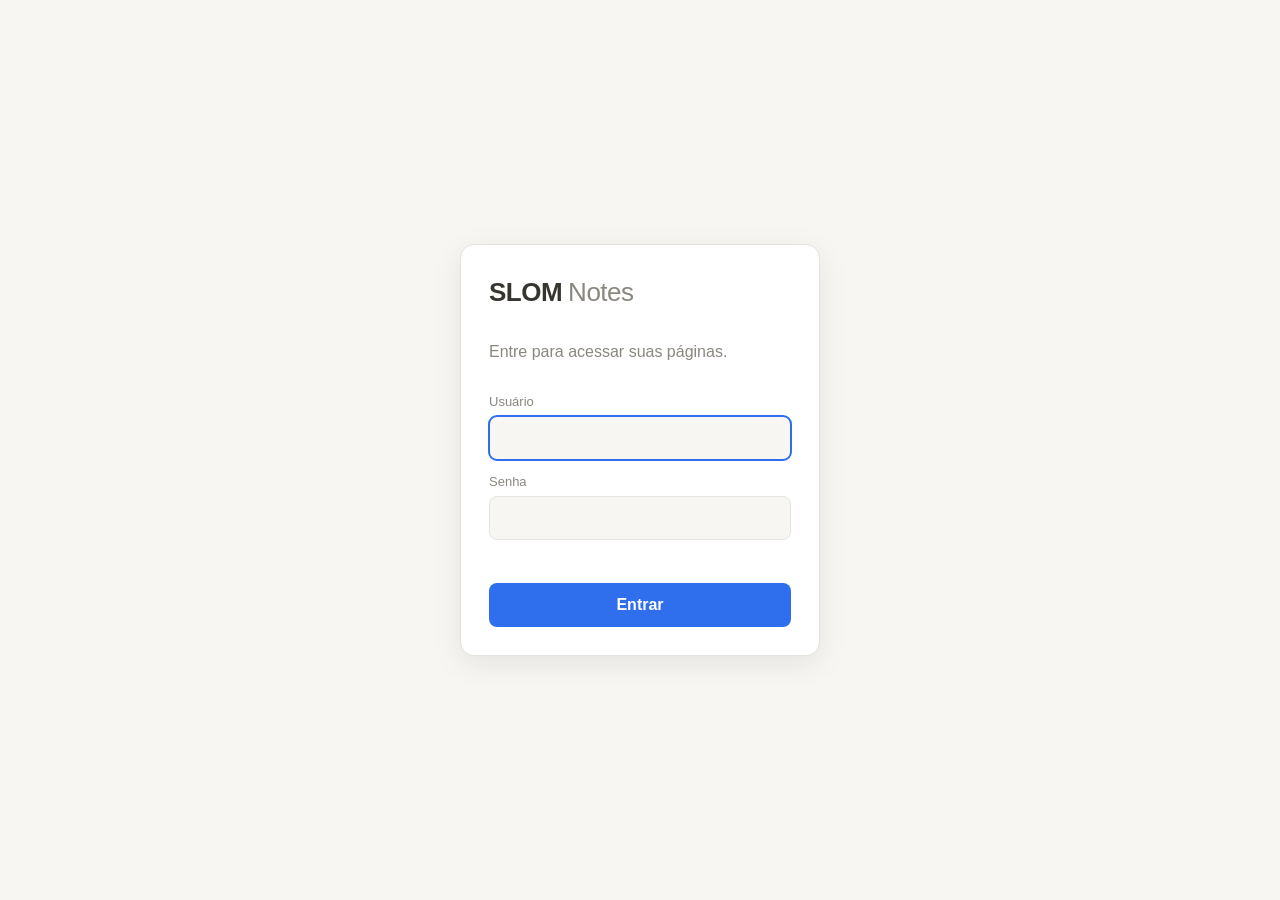
==== index.html @ 47373ade "Adiciona interface SLOM Notes: login, paginas aninhadas e editor de blocos Co-Authored-By: Claude So" ====
<!doctype html>
<html lang="pt-BR">
<head>
<meta charset="utf-8">
<meta name="viewport" content="width=device-width,initial-scale=1">
<title>SLOM Notes</title>
<meta name="robots" content="noindex">
<link rel="icon" href="data:image/svg+xml,%3Csvg xmlns='http://www.w3.org/2000/svg' viewBox='0 0 32 32'%3E%3Crect width='32' height='32' rx='7' fill='%232f6fed'/%3E%3Ctext x='16' y='22' font-size='17' font-family='sans-serif' font-weight='700' text-anchor='middle' fill='white'%3ES%3C/text%3E%3C/svg%3E">
<link rel="stylesheet" href="assets/app.css">
</head>
<body>
<div id="auth" class="auth" hidden>
  <form id="authForm" class="auth-card" autocomplete="on">
    <div class="brand">SLOM<span>Notes</span></div>
    <p id="authMsg" class="muted"></p>
    <label id="nameRow" hidden>Nome<input id="aName" autocomplete="name"></label>
    <label>Usuário<input id="aUser" required autocomplete="username" autocapitalize="none"></label>
    <label>Senha<input id="aPass" type="password" required autocomplete="current-password"></label>
    <label id="pass2Row" hidden>Confirmar senha<input id="aPass2" type="password" autocomplete="new-password"></label>
    <div id="authErr" class="err" role="alert"></div>
    <button class="btn primary" id="authBtn">Entrar</button>
  </form>
</div>

<div id="app" class="app" hidden>
  <aside id="side" class="side">
    <div class="side-head">
      <b id="meName"></b>
      <button class="icon" id="newRoot" title="Nova página">＋</button>
    </div>
    <input id="search" class="search" placeholder="Buscar páginas…" type="search">
    <nav id="tree" class="tree"></nav>
    <div class="side-foot">
      <button class="link" id="trashBtn">🗑 Lixeira</button>
      <button class="link" id="usersBtn" hidden>👥 Usuários</button>
      <button class="link" id="pwBtn">🔑 Alterar senha</button>
      <button class="link" id="themeBtn">◐ Tema</button>
      <button class="link" id="logoutBtn">⎋ Sair</button>
    </div>
  </aside>
  <div id="scrim" class="scrim"></div>
  <main class="main">
    <header class="top">
      <button class="icon menu" id="menuBtn" aria-label="Menu">☰</button>
      <div id="crumbs" class="crumbs"></div>
      <span id="status" class="status"></span>
    </header>
    <section id="view" class="view"></section>
  </main>
</div>

<div id="slash" class="slash" hidden></div>
<dialog id="dlg" class="dlg"></dialog>
<script src="assets/app.js"></script>
</body>
</html>
---- assets/app.css ----
:root{
  --bg:#fff;--bg2:#f7f6f3;--bg3:#efeeea;--fg:#37352f;--mut:#8a877f;--line:#e5e3dd;
  --acc:#2f6fed;--accfg:#fff;--err:#d44;--hov:rgba(55,53,47,.08);--code:#f1f0ec;
  --side:260px;
}
:root[data-theme=dark]{
  --bg:#191919;--bg2:#202020;--bg3:#2b2b2b;--fg:#e6e4df;--mut:#8f8d87;--line:#313131;
  --acc:#5b94ff;--accfg:#0b0b0b;--err:#ff7b7b;--hov:rgba(255,255,255,.08);--code:#262626;
}
*{box-sizing:border-box}
html,body{height:100%;margin:0}
body{background:var(--bg);color:var(--fg);font:16px/1.5 -apple-system,BlinkMacSystemFont,"Segoe UI",Roboto,sans-serif}
[hidden]{display:none!important}
button,input,textarea{font:inherit;color:inherit}
button{cursor:pointer;background:none;border:0}
.muted{color:var(--mut)}
.err{color:var(--err);min-height:1.3em;font-size:14px}

/* login */
.auth{min-height:100%;display:grid;place-items:center;padding:16px;background:var(--bg2)}
.auth-card{width:100%;max-width:360px;background:var(--bg);border:1px solid var(--line);border-radius:14px;padding:28px;display:grid;gap:12px;box-shadow:0 8px 30px rgba(0,0,0,.08)}
.brand{font-size:26px;font-weight:800;letter-spacing:-.5px}
.brand span{font-weight:400;color:var(--mut);margin-left:6px}
label{display:grid;gap:4px;font-size:13px;color:var(--mut)}
label input,.dlg input{background:var(--bg2);border:1px solid var(--line);border-radius:8px;padding:10px 12px;color:var(--fg);font-size:15px}
label input:focus,.dlg input:focus,.search:focus{outline:2px solid var(--acc);outline-offset:-1px}
.btn{padding:10px 14px;border-radius:8px;background:var(--bg3);font-weight:600}
.btn.primary{background:var(--acc);color:var(--accfg)}
.btn:disabled{opacity:.6;cursor:wait}

/* layout */
.app{display:grid;grid-template-columns:var(--side) 1fr;height:100%}
.side{background:var(--bg2);border-right:1px solid var(--line);display:flex;flex-direction:column;min-height:0}
.side-head{display:flex;align-items:center;justify-content:space-between;padding:14px 14px 6px}
.icon{width:30px;height:30px;border-radius:6px;font-size:18px;line-height:1}
.icon:hover,.link:hover,.row:hover{background:var(--hov)}
.search{margin:6px 12px;padding:7px 10px;border-radius:8px;border:1px solid var(--line);background:var(--bg);font-size:14px}
.tree{flex:1;overflow:auto;padding:4px 8px}
.row{display:flex;align-items:center;gap:2px;padding:3px 4px;border-radius:6px;font-size:14.5px;cursor:pointer;user-select:none}
.row.on{background:var(--hov);font-weight:600}
.row.over{outline:2px dashed var(--acc)}
.row .tw{width:20px;height:20px;border-radius:4px;color:var(--mut);font-size:11px;flex:none}
.row .tw:hover{background:var(--hov)}
.row .ic{flex:none;width:20px;text-align:center}
.row .tt{flex:1;overflow:hidden;text-overflow:ellipsis;white-space:nowrap;padding:2px 4px}
.row .acts{display:none;gap:0}
.row:hover .acts{display:flex}
.row .acts button{width:22px;height:22px;border-radius:4px;color:var(--mut)}
.row .acts button:hover{background:var(--hov);color:var(--fg)}
.side-foot{border-top:1px solid var(--line);padding:6px 8px;display:grid}
.link{text-align:left;padding:6px 8px;border-radius:6px;font-size:14px;color:var(--mut)}
.main{display:flex;flex-direction:column;min-width:0;height:100%}
.top{display:flex;align-items:center;gap:8px;padding:8px 14px;min-height:46px}
.menu{display:none}
.crumbs{flex:1;font-size:14px;color:var(--mut);overflow:hidden;white-space:nowrap;text-overflow:ellipsis}
.crumbs a{cursor:pointer}.crumbs a:hover{color:var(--fg)}
.status{font-size:12.5px;color:var(--mut)}
.view{flex:1;overflow:auto;padding:0 clamp(16px,8vw,96px) 40vh}
.doc{max-width:820px;margin:0 auto}
.page-ic{font-size:64px;line-height:1;margin:28px 0 4px;cursor:pointer;width:max-content;border-radius:8px;padding:0 4px}
.page-ic:hover{background:var(--hov)}
.page-ic.empty{font-size:15px;color:var(--mut);margin-top:34px;opacity:0}
.doc:hover .page-ic.empty{opacity:1}
.title{width:100%;border:0;background:none;outline:0;font-size:40px;font-weight:800;letter-spacing:-.8px;padding:4px 0 12px;line-height:1.2}
.title::placeholder{color:var(--line)}
.empty-view{margin:18vh auto 0;text-align:center;color:var(--mut)}
.empty-view h2{color:var(--fg)}

/* blocos */
.block{display:flex;align-items:flex-start;gap:6px;position:relative;padding:2px 0}
.txt{flex:1;min-width:0;outline:0;white-space:pre-wrap;word-break:break-word;padding:2px 0;min-height:1.5em}
.txt:empty::before{content:attr(data-ph);color:var(--mut);opacity:0;pointer-events:none}
.block:focus-within .txt:empty::before{opacity:.6}
.t-h1 .txt{font-size:30px;font-weight:800;line-height:1.25;margin-top:22px}
.t-h2 .txt{font-size:24px;font-weight:700;line-height:1.3;margin-top:16px}
.t-h3 .txt{font-size:19px;font-weight:700;margin-top:10px}
.t-quote .txt{border-left:3px solid var(--fg);padding-left:14px;margin-left:2px}
.t-callout{background:var(--bg2);border-radius:8px;padding:12px 14px;margin:4px 0}
.t-callout::before{content:"💡"}
.t-ul::before,.t-ol::before{content:"•";width:22px;text-align:center;flex:none;padding-top:2px}
.t-ol::before{content:attr(data-n) ".";color:var(--fg)}
.t-todo input{margin:7px 4px 0 2px;width:17px;height:17px;flex:none;accent-color:var(--acc);cursor:pointer}
.t-todo.done .txt{color:var(--mut);text-decoration:line-through}
.t-hr hr{flex:1;border:0;border-top:1px solid var(--line);margin:12px 0}
.t-code textarea{flex:1;background:var(--code);border:0;border-radius:8px;padding:12px 14px;font:13.5px/1.55 ui-monospace,Consolas,monospace;resize:none;outline:0;overflow:hidden;min-height:48px}
.hint{margin-top:18px;color:var(--mut);font-size:13px;cursor:text;padding:6px 0}

/* menu / */
.slash{position:fixed;z-index:20;width:250px;max-height:300px;overflow:auto;background:var(--bg);border:1px solid var(--line);border-radius:10px;box-shadow:0 8px 30px rgba(0,0,0,.18);padding:4px}
.slash button{display:flex;gap:10px;align-items:center;width:100%;text-align:left;padding:7px 10px;border-radius:6px;font-size:14px}
.slash button small{color:var(--mut);display:block;font-size:12px}
.slash button.on,.slash button:hover{background:var(--hov)}
.slash .g{width:34px;height:34px;display:grid;place-items:center;border:1px solid var(--line);border-radius:6px;font-weight:700;flex:none}

/* lixeira / dialog */
.list{display:grid;gap:6px;margin-top:16px}
.item{display:flex;align-items:center;gap:8px;padding:8px 10px;border:1px solid var(--line);border-radius:8px}
.item span{flex:1;overflow:hidden;text-overflow:ellipsis;white-space:nowrap}
.dlg{border:1px solid var(--line);border-radius:14px;background:var(--bg);color:var(--fg);padding:22px;width:min(92vw,400px)}
.dlg::backdrop{background:rgba(0,0,0,.45)}
.dlg form{display:grid;gap:10px}
.dlg h3{margin:0 0 4px}
.dlg input{width:100%}
.dlg .row2{display:flex;gap:8px;justify-content:flex-end;margin-top:6px}
.scrim{display:none}

@media(max-width:760px){
  .app{grid-template-columns:1fr}
  .side{position:fixed;inset:0 auto 0 0;width:min(84vw,300px);z-index:30;transform:translateX(-100%);transition:transform .2s}
  .app.open .side{transform:none}
  .app.open .scrim{display:block;position:fixed;inset:0;background:rgba(0,0,0,.4);z-index:25}
  .menu{display:block}
  .title{font-size:30px}
  .row .acts{display:flex}
}
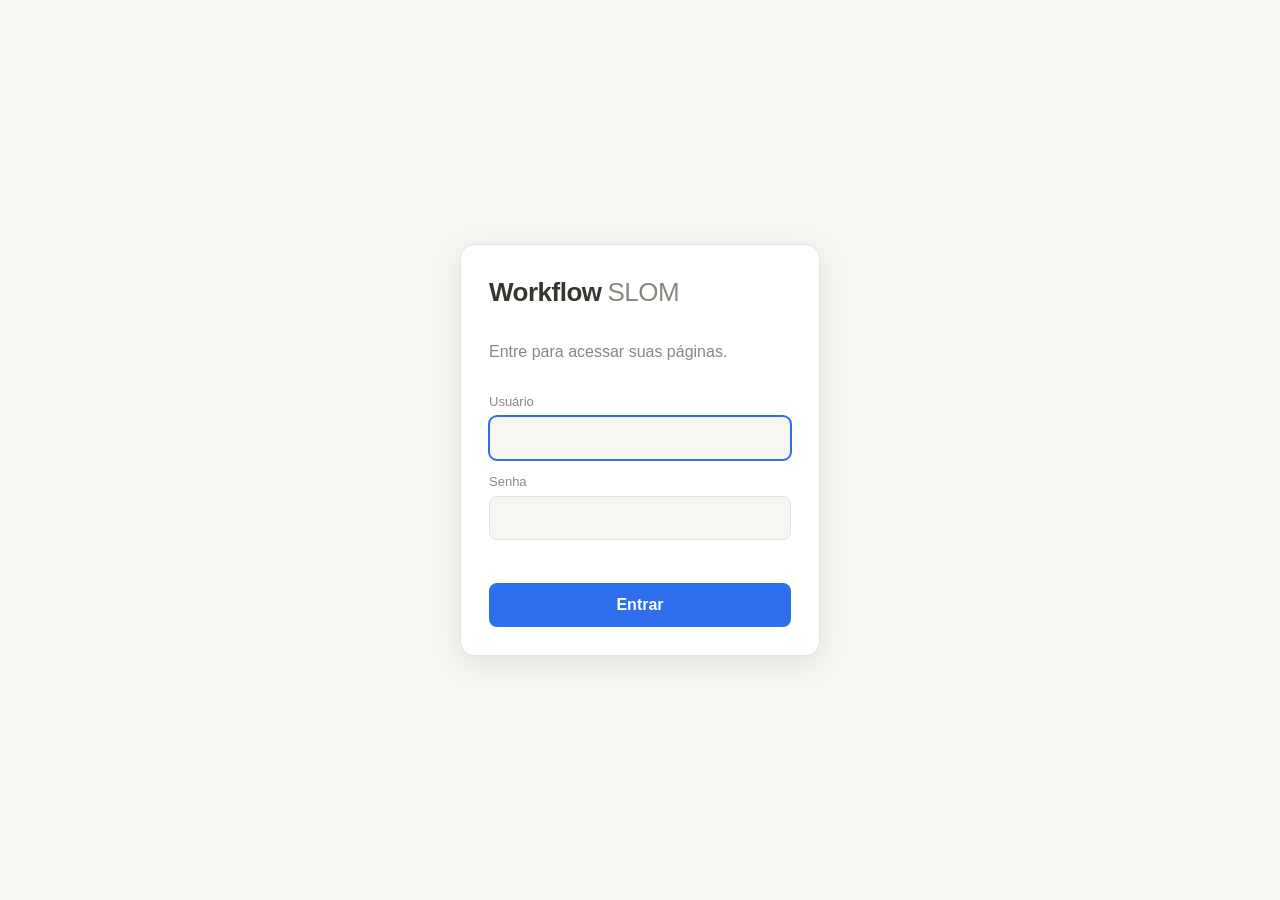
==== commit 927a7d03: "Renomeia para Workflow SLOM; adiciona [[links]], backlinks e grafo de ideias Co-Authored-By: Claude " ====
--- a/index.html
+++ b/index.html
@@ -3,7 +3,7 @@
 <head>
 <meta charset="utf-8">
 <meta name="viewport" content="width=device-width,initial-scale=1">
-<title>SLOM Notes</title>
+<title>Workflow SLOM</title>
 <meta name="robots" content="noindex">
 <link rel="icon" href="data:image/svg+xml,%3Csvg xmlns='http://www.w3.org/2000/svg' viewBox='0 0 32 32'%3E%3Crect width='32' height='32' rx='7' fill='%232f6fed'/%3E%3Ctext x='16' y='22' font-size='17' font-family='sans-serif' font-weight='700' text-anchor='middle' fill='white'%3ES%3C/text%3E%3C/svg%3E">
 <link rel="stylesheet" href="assets/app.css">
@@ -11,7 +11,7 @@
 <body>
 <div id="auth" class="auth" hidden>
   <form id="authForm" class="auth-card" autocomplete="on">
-    <div class="brand">SLOM<span>Notes</span></div>
+    <div class="brand">Workflow<span>SLOM</span></div>
     <p id="authMsg" class="muted"></p>
     <label id="nameRow" hidden>Nome<input id="aName" autocomplete="name"></label>
     <label>Usuário<input id="aUser" required autocomplete="username" autocapitalize="none"></label>
@@ -25,12 +25,13 @@
 <div id="app" class="app" hidden>
   <aside id="side" class="side">
     <div class="side-head">
-      <b id="meName"></b>
+      <div class="who"><b>Workflow SLOM</b><small id="meName"></small></div>
       <button class="icon" id="newRoot" title="Nova página">＋</button>
     </div>
     <input id="search" class="search" placeholder="Buscar páginas…" type="search">
     <nav id="tree" class="tree"></nav>
     <div class="side-foot">
+      <button class="link" id="graphBtn">🕸 Grafo de ideias</button>
       <button class="link" id="trashBtn">🗑 Lixeira</button>
       <button class="link" id="usersBtn" hidden>👥 Usuários</button>
       <button class="link" id="pwBtn">🔑 Alterar senha</button>
--- a/assets/app.css
+++ b/assets/app.css
@@ -113,3 +113,22 @@
   .title{font-size:30px}
   .row .acts{display:flex}
 }
+
+.who{display:grid;line-height:1.25}.who small{color:var(--mut);font-size:12px}
+.wl{color:var(--acc);border-bottom:1px solid color-mix(in srgb,var(--acc) 45%,transparent);border-radius:2px}
+.wl.ghost{border-bottom-style:dashed;opacity:.8}
+.refs{margin-top:34px;display:grid;gap:14px;border-top:1px solid var(--line);padding-top:14px}
+.refs:empty{display:none}
+.refsec{display:flex;flex-wrap:wrap;gap:8px;align-items:center;font-size:14px}
+.refsec b{color:var(--mut);font-weight:600;width:100%;font-size:12.5px;text-transform:uppercase;letter-spacing:.04em}
+.chip{background:var(--bg2);border:1px solid var(--line);border-radius:999px;padding:4px 12px;font-size:14px}
+.chip:hover{border-color:var(--acc);color:var(--acc)}
+.view.flat{padding:0;overflow:hidden;position:relative}
+.graph{position:absolute;inset:0;background:radial-gradient(circle at 50% 40%,var(--bg2),var(--bg))}
+.graph canvas{display:block;touch-action:none;cursor:grab}
+.gtools{position:absolute;top:12px;right:14px;display:flex;gap:8px;align-items:center;flex-wrap:wrap;justify-content:flex-end}
+.gsearch{background:var(--bg);border:1px solid var(--line);border-radius:8px;padding:7px 10px;font-size:14px;width:170px}
+.gchk{display:flex;flex-direction:row;gap:6px;align-items:center;font-size:13px;color:var(--fg);background:var(--bg);border:1px solid var(--line);border-radius:8px;padding:6px 10px}
+.gtools .btn{padding:6px 12px;background:var(--bg);border:1px solid var(--line)}
+.glegend{position:absolute;left:14px;bottom:12px;font-size:12.5px;color:var(--mut);max-width:80%}
+.gempty{position:absolute;top:50%;left:50%;transform:translate(-50%,-50%);color:var(--mut);text-align:center;max-width:320px;pointer-events:none;margin-top:90px}
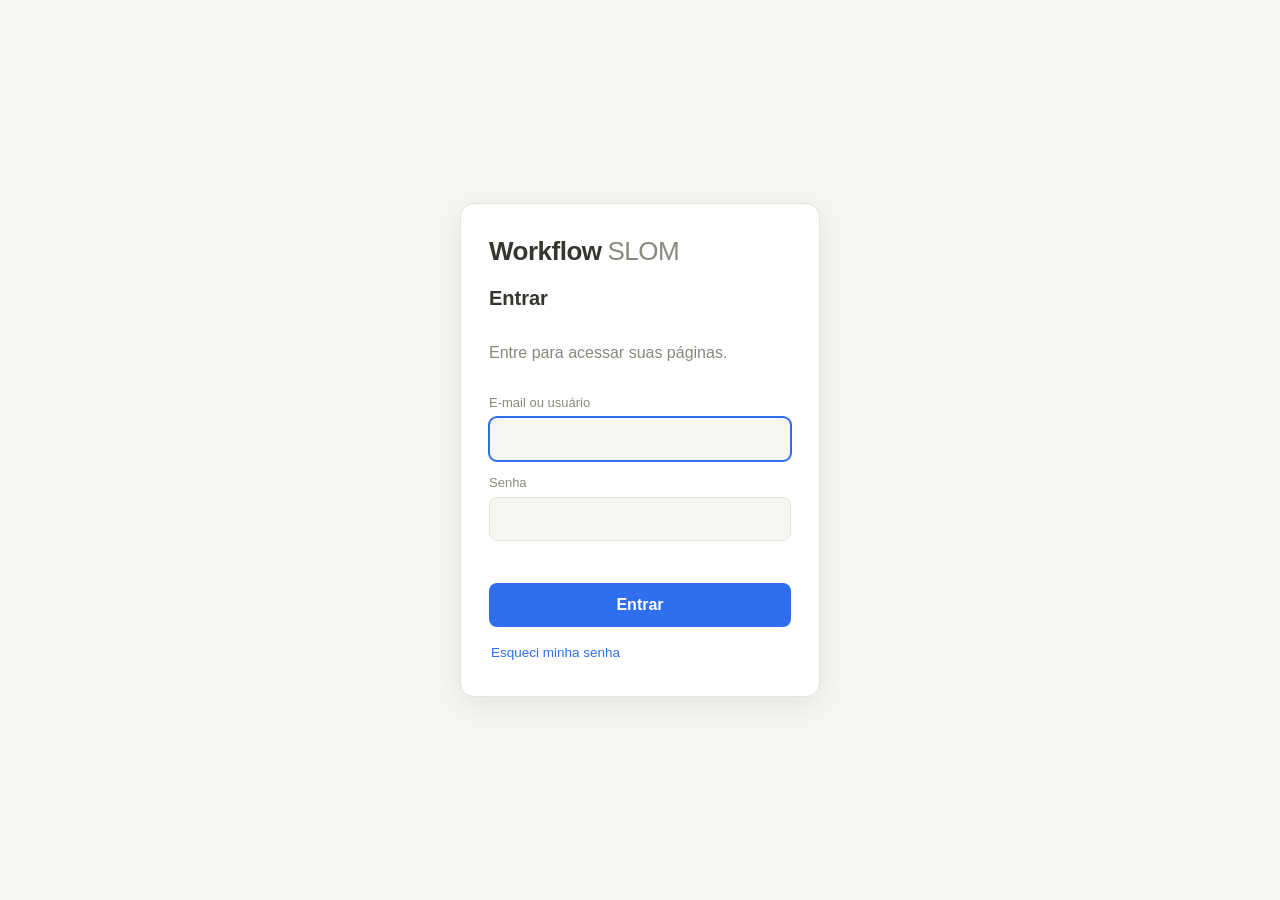
==== commit 2d50af1c: "Login por e-mail com confirmacao, recuperacao de senha e envio via slom@slomdev.com Co-Authored-By: " ====
--- a/index.html
+++ b/index.html
@@ -10,15 +10,21 @@
 </head>
 <body>
 <div id="auth" class="auth" hidden>
-  <form id="authForm" class="auth-card" autocomplete="on">
+  <form id="authForm" class="auth-card" novalidate>
     <div class="brand">Workflow<span>SLOM</span></div>
+    <h2 id="authTitle"></h2>
     <p id="authMsg" class="muted"></p>
-    <label id="nameRow" hidden>Nome<input id="aName" autocomplete="name"></label>
-    <label>Usuário<input id="aUser" required autocomplete="username" autocapitalize="none"></label>
-    <label>Senha<input id="aPass" type="password" required autocomplete="current-password"></label>
-    <label id="pass2Row" hidden>Confirmar senha<input id="aPass2" type="password" autocomplete="new-password"></label>
+    <label data-f="name" hidden>Nome<input id="aName" autocomplete="name" maxlength="80"></label>
+    <label data-f="email">E-mail<input id="aEmail" autocomplete="username" autocapitalize="none" spellcheck="false"></label>
+    <label data-f="pass">Senha<input id="aPass" type="password" autocomplete="current-password"></label>
+    <label data-f="pass2" hidden>Confirmar senha<input id="aPass2" type="password" autocomplete="new-password"></label>
     <div id="authErr" class="err" role="alert"></div>
-    <button class="btn primary" id="authBtn">Entrar</button>
+    <button class="btn primary" id="authBtn"></button>
+    <button type="button" class="btn" id="resendBtn" hidden>Reenviar e-mail de confirmação</button>
+    <div class="auth-links">
+      <button type="button" class="link" id="lnkForgot">Esqueci minha senha</button>
+      <button type="button" class="link" id="lnkSwitch"></button>
+    </div>
   </form>
 </div>
 
@@ -34,6 +40,7 @@
       <button class="link" id="graphBtn">🕸 Grafo de ideias</button>
       <button class="link" id="trashBtn">🗑 Lixeira</button>
       <button class="link" id="usersBtn" hidden>👥 Usuários</button>
+      <button class="link" id="mailBtn">✉ E-mail da conta</button>
       <button class="link" id="pwBtn">🔑 Alterar senha</button>
       <button class="link" id="themeBtn">◐ Tema</button>
       <button class="link" id="logoutBtn">⎋ Sair</button>
@@ -41,6 +48,7 @@
   </aside>
   <div id="scrim" class="scrim"></div>
   <main class="main">
+    <div id="banner" class="banner" hidden><span>Confirme seu e-mail para proteger a conta e poder recuperar a senha.</span><button class="btn" id="bannerBtn">Confirmar e-mail</button></div>
     <header class="top">
       <button class="icon menu" id="menuBtn" aria-label="Menu">☰</button>
       <div id="crumbs" class="crumbs"></div>
--- a/assets/app.css
+++ b/assets/app.css
@@ -132,3 +132,10 @@
 .gtools .btn{padding:6px 12px;background:var(--bg);border:1px solid var(--line)}
 .glegend{position:absolute;left:14px;bottom:12px;font-size:12.5px;color:var(--mut);max-width:80%}
 .gempty{position:absolute;top:50%;left:50%;transform:translate(-50%,-50%);color:var(--mut);text-align:center;max-width:320px;pointer-events:none;margin-top:90px}
+
+.auth-card h2{margin:0;font-size:20px}
+.auth-links{display:flex;justify-content:space-between;gap:8px;flex-wrap:wrap}
+.auth-links .link{padding:4px 2px;font-size:13.5px;color:var(--acc)}
+.auth-links .link:hover{background:none;text-decoration:underline}
+.banner{display:flex;gap:12px;align-items:center;justify-content:center;flex-wrap:wrap;background:color-mix(in srgb,var(--acc) 14%,var(--bg));border-bottom:1px solid var(--line);padding:8px 14px;font-size:14px}
+.banner .btn{padding:5px 12px;background:var(--acc);color:var(--accfg)}
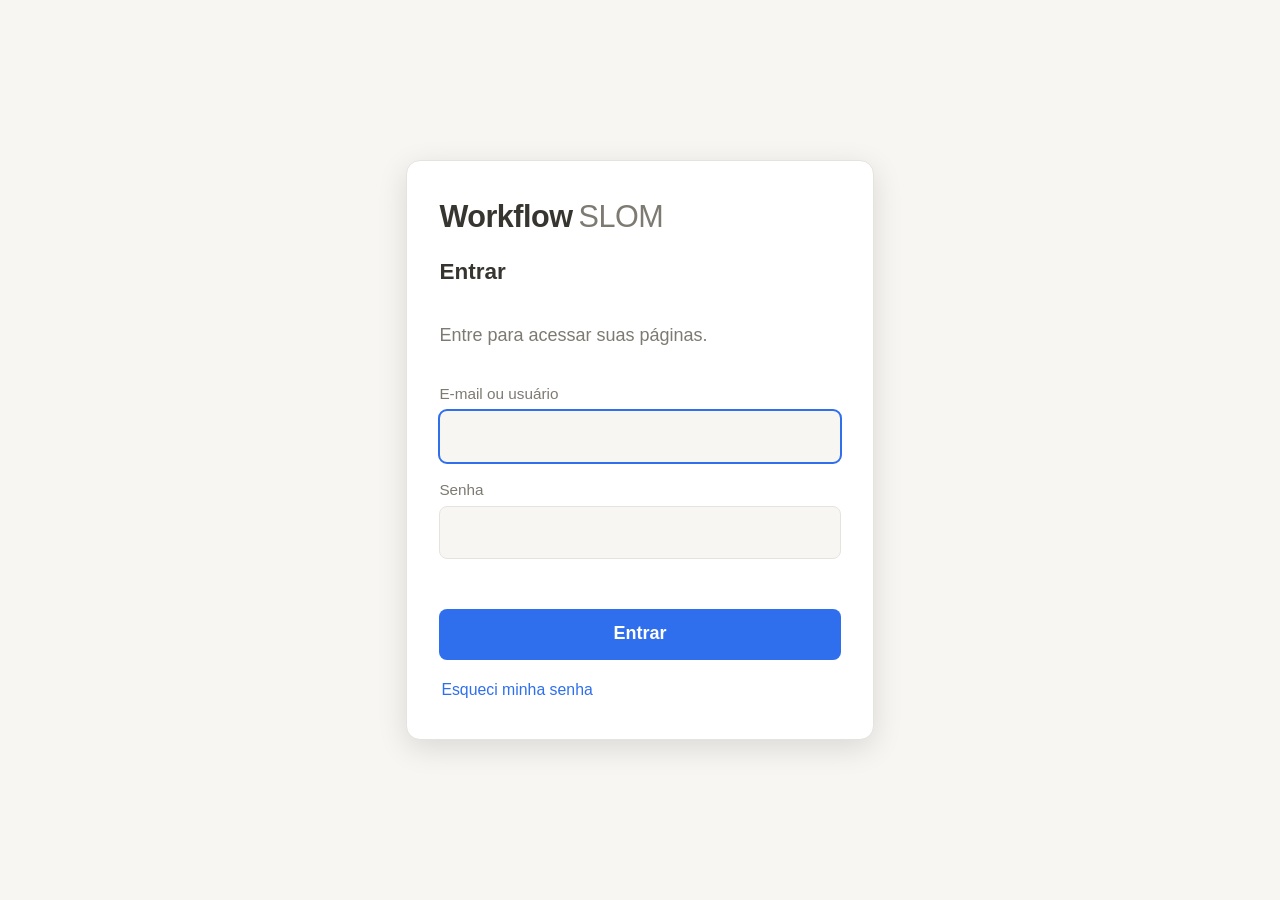
==== commit 06fb2480: "Menu retratil a direita com icones, 8 temas, letras maiores, lixeira com exclusao em 7 dias e troca " ====
--- a/index.html
+++ b/index.html
@@ -6,7 +6,7 @@
 <title>Workflow SLOM</title>
 <meta name="robots" content="noindex">
 <link rel="icon" href="data:image/svg+xml,%3Csvg xmlns='http://www.w3.org/2000/svg' viewBox='0 0 32 32'%3E%3Crect width='32' height='32' rx='7' fill='%232f6fed'/%3E%3Ctext x='16' y='22' font-size='17' font-family='sans-serif' font-weight='700' text-anchor='middle' fill='white'%3ES%3C/text%3E%3C/svg%3E">
-<link rel="stylesheet" href="assets/app.css">
+<link rel="stylesheet" href="assets/app.css?v=4">
 </head>
 <body>
 <div id="auth" class="auth" hidden>
@@ -29,37 +29,41 @@
 </div>
 
 <div id="app" class="app" hidden>
-  <aside id="side" class="side">
-    <div class="side-head">
-      <div class="who"><b>Workflow SLOM</b><small id="meName"></small></div>
-      <button class="icon" id="newRoot" title="Nova página">＋</button>
-    </div>
-    <input id="search" class="search" placeholder="Buscar páginas…" type="search">
-    <nav id="tree" class="tree"></nav>
-    <div class="side-foot">
-      <button class="link" id="graphBtn">🕸 Grafo de ideias</button>
-      <button class="link" id="trashBtn">🗑 Lixeira</button>
-      <button class="link" id="usersBtn" hidden>👥 Usuários</button>
-      <button class="link" id="mailBtn">✉ E-mail da conta</button>
-      <button class="link" id="pwBtn">🔑 Alterar senha</button>
-      <button class="link" id="themeBtn">◐ Tema</button>
-      <button class="link" id="logoutBtn">⎋ Sair</button>
-    </div>
-  </aside>
-  <div id="scrim" class="scrim"></div>
   <main class="main">
     <div id="banner" class="banner" hidden><span>Confirme seu e-mail para proteger a conta e poder recuperar a senha.</span><button class="btn" id="bannerBtn">Confirmar e-mail</button></div>
     <header class="top">
-      <button class="icon menu" id="menuBtn" aria-label="Menu">☰</button>
       <div id="crumbs" class="crumbs"></div>
       <span id="status" class="status"></span>
+      <button class="icon menu" id="menuBtn" aria-label="Abrir menu" data-i="menu"></button>
     </header>
     <section id="view" class="view"></section>
   </main>
+  <div id="scrim" class="scrim"></div>
+  <aside id="side" class="side" aria-label="Menu">
+    <div class="side-head">
+      <button class="icon" id="collapseBtn" aria-label="Recolher menu"></button>
+      <div class="who"><b>Workflow SLOM</b><small id="meName"></small></div>
+    </div>
+    <div class="side-actions">
+      <button class="nav primary" id="newRoot" title="Nova página"><i data-i="plus"></i><span>Nova página</span></button>
+      <button class="nav" id="searchBtn" title="Buscar"><i data-i="search"></i><span>Buscar</span></button>
+      <button class="nav" id="graphBtn" title="Grafo de ideias"><i data-i="graph"></i><span>Grafo de ideias</span></button>
+    </div>
+    <input id="search" class="search" placeholder="Buscar páginas…" type="search" aria-label="Buscar páginas">
+    <nav id="tree" class="tree"></nav>
+    <div class="side-foot">
+      <button class="nav" id="trashBtn" title="Lixeira"><i data-i="trash"></i><span>Lixeira</span></button>
+      <button class="nav" id="usersBtn" title="Usuários" hidden><i data-i="users"></i><span>Usuários</span></button>
+      <button class="nav" id="mailBtn" title="E-mail da conta"><i data-i="mail"></i><span>E-mail da conta</span></button>
+      <button class="nav" id="pwBtn" title="Alterar senha"><i data-i="key"></i><span>Alterar senha</span></button>
+      <button class="nav" id="themeBtn" title="Aparência"><i data-i="palette"></i><span>Aparência</span></button>
+      <button class="nav" id="logoutBtn" title="Sair"><i data-i="logout"></i><span>Sair</span></button>
+    </div>
+  </aside>
 </div>
 
 <div id="slash" class="slash" hidden></div>
 <dialog id="dlg" class="dlg"></dialog>
-<script src="assets/app.js"></script>
+<script src="assets/app.js?v=4"></script>
 </body>
 </html>
--- a/assets/app.css
+++ b/assets/app.css
@@ -1,141 +1,207 @@
-:root{
-  --bg:#fff;--bg2:#f7f6f3;--bg3:#efeeea;--fg:#37352f;--mut:#8a877f;--line:#e5e3dd;
+/* ===== Temas ===== */
+:root,:root[data-theme=light]{
+  --bg:#fff;--bg2:#f7f6f3;--bg3:#efeeea;--fg:#37352f;--mut:#7d7a72;--line:#e5e3dd;
   --acc:#2f6fed;--accfg:#fff;--err:#d44;--hov:rgba(55,53,47,.08);--code:#f1f0ec;
-  --side:260px;
 }
 :root[data-theme=dark]{
-  --bg:#191919;--bg2:#202020;--bg3:#2b2b2b;--fg:#e6e4df;--mut:#8f8d87;--line:#313131;
+  --bg:#191919;--bg2:#202020;--bg3:#2b2b2b;--fg:#e6e4df;--mut:#9a9892;--line:#313131;
   --acc:#5b94ff;--accfg:#0b0b0b;--err:#ff7b7b;--hov:rgba(255,255,255,.08);--code:#262626;
 }
+:root[data-theme=midnight]{
+  --bg:#0b1220;--bg2:#0f1a2e;--bg3:#17233a;--fg:#dbe6ff;--mut:#8aa0c6;--line:#1f2f4d;
+  --acc:#4da3ff;--accfg:#04101f;--err:#ff8585;--hov:rgba(120,160,255,.12);--code:#0d1730;
+}
+:root[data-theme=forest]{
+  --bg:#0f1a14;--bg2:#14221a;--bg3:#1c2f23;--fg:#dcefe2;--mut:#8fae9b;--line:#23382b;
+  --acc:#4cd08a;--accfg:#04170d;--err:#ff8585;--hov:rgba(120,230,160,.1);--code:#12211a;
+}
+:root[data-theme=sunset]{
+  --bg:#1a1210;--bg2:#231815;--bg3:#2f201c;--fg:#f5e6df;--mut:#bb9d91;--line:#3a2823;
+  --acc:#ff8a4c;--accfg:#1a0c05;--err:#ff8585;--hov:rgba(255,160,110,.12);--code:#20150f;
+}
+:root[data-theme=paper]{
+  --bg:#f6f0e3;--bg2:#efe7d4;--bg3:#e6dcc4;--fg:#3b3226;--mut:#85775f;--line:#ddd1b8;
+  --acc:#b5651d;--accfg:#fff;--err:#c0392b;--hov:rgba(59,50,38,.09);--code:#ece3cf;
+}
+:root[data-theme=rose]{
+  --bg:#fff7f9;--bg2:#ffeef2;--bg3:#ffe0e8;--fg:#43303a;--mut:#94717f;--line:#f4d3dc;
+  --acc:#e0457b;--accfg:#fff;--err:#c62828;--hov:rgba(67,48,58,.08);--code:#ffeaf0;
+}
+:root[data-theme=amethyst]{
+  --bg:#17121f;--bg2:#1e1729;--bg3:#2a2038;--fg:#ece4f7;--mut:#a899c0;--line:#30263f;
+  --acc:#b388ff;--accfg:#120a1f;--err:#ff8585;--hov:rgba(190,150,255,.12);--code:#1c1526;
+}
+
+/* ===== Base ===== */
+:root{--fs:18px;--side:300px}
 *{box-sizing:border-box}
+html{font-size:var(--fs)}
 html,body{height:100%;margin:0}
-body{background:var(--bg);color:var(--fg);font:16px/1.5 -apple-system,BlinkMacSystemFont,"Segoe UI",Roboto,sans-serif}
+body{background:var(--bg);color:var(--fg);font:1rem/1.55 -apple-system,BlinkMacSystemFont,"Segoe UI",Roboto,sans-serif}
 [hidden]{display:none!important}
 button,input,textarea{font:inherit;color:inherit}
 button{cursor:pointer;background:none;border:0}
 .muted{color:var(--mut)}
-.err{color:var(--err);min-height:1.3em;font-size:14px}
-
-/* login */
+.err{color:var(--err);min-height:1.3em;font-size:.9rem}
+.ico{display:inline-flex}.ico svg,i[data-i] svg{display:block}
+i[data-i]{display:inline-flex;font-style:normal;flex:none}
+
+/* ===== Login ===== */
 .auth{min-height:100%;display:grid;place-items:center;padding:16px;background:var(--bg2)}
-.auth-card{width:100%;max-width:360px;background:var(--bg);border:1px solid var(--line);border-radius:14px;padding:28px;display:grid;gap:12px;box-shadow:0 8px 30px rgba(0,0,0,.08)}
-.brand{font-size:26px;font-weight:800;letter-spacing:-.5px}
+.auth-card{width:100%;max-width:26rem;background:var(--bg);border:1px solid var(--line);border-radius:14px;padding:1.8rem;display:grid;gap:.8rem;box-shadow:0 8px 30px rgba(0,0,0,.12)}
+.auth-card h2{margin:0;font-size:1.25rem}
+.brand{font-size:1.7rem;font-weight:800;letter-spacing:-.5px}
 .brand span{font-weight:400;color:var(--mut);margin-left:6px}
-label{display:grid;gap:4px;font-size:13px;color:var(--mut)}
-label input,.dlg input{background:var(--bg2);border:1px solid var(--line);border-radius:8px;padding:10px 12px;color:var(--fg);font-size:15px}
+label{display:grid;gap:4px;font-size:.85rem;color:var(--mut)}
+label input,.dlg input{background:var(--bg2);border:1px solid var(--line);border-radius:8px;padding:.65rem .8rem;color:var(--fg);font-size:1rem}
 label input:focus,.dlg input:focus,.search:focus{outline:2px solid var(--acc);outline-offset:-1px}
-.btn{padding:10px 14px;border-radius:8px;background:var(--bg3);font-weight:600}
+.btn{padding:.65rem .95rem;border-radius:8px;background:var(--bg3);font-weight:600}
 .btn.primary{background:var(--acc);color:var(--accfg)}
 .btn:disabled{opacity:.6;cursor:wait}
-
-/* layout */
-.app{display:grid;grid-template-columns:var(--side) 1fr;height:100%}
-.side{background:var(--bg2);border-right:1px solid var(--line);display:flex;flex-direction:column;min-height:0}
-.side-head{display:flex;align-items:center;justify-content:space-between;padding:14px 14px 6px}
-.icon{width:30px;height:30px;border-radius:6px;font-size:18px;line-height:1}
-.icon:hover,.link:hover,.row:hover{background:var(--hov)}
-.search{margin:6px 12px;padding:7px 10px;border-radius:8px;border:1px solid var(--line);background:var(--bg);font-size:14px}
-.tree{flex:1;overflow:auto;padding:4px 8px}
-.row{display:flex;align-items:center;gap:2px;padding:3px 4px;border-radius:6px;font-size:14.5px;cursor:pointer;user-select:none}
+.auth-links{display:flex;justify-content:space-between;gap:8px;flex-wrap:wrap}
+.auth-links .link{padding:4px 2px;font-size:.88rem;color:var(--acc)}
+.auth-links .link:hover{background:none;text-decoration:underline}
+.link{text-align:left;border-radius:6px}
+
+/* ===== Layout (menu a direita) ===== */
+.app{display:grid;grid-template-columns:minmax(0,1fr) var(--side);grid-template-rows:minmax(0,1fr);height:100%;transition:grid-template-columns .2s}
+.app.collapsed{--side:72px}
+.main{grid-column:1;grid-row:1;display:flex;flex-direction:column;min-width:0;height:100%}
+.side{grid-column:2;grid-row:1;height:100%;background:var(--bg2);border-left:1px solid var(--line);display:flex;flex-direction:column;min-height:0;overflow:hidden}
+.side-head{display:flex;align-items:center;gap:.6rem;padding:.8rem .8rem .4rem}
+.who{display:grid;line-height:1.25;min-width:0}
+.who b{white-space:nowrap}
+.who small{color:var(--mut);font-size:.8rem;overflow:hidden;text-overflow:ellipsis}
+.icon{width:2.2rem;height:2.2rem;border-radius:8px;display:grid;place-items:center;flex:none}
+.icon:hover,.nav:hover,.link:hover,.row:hover{background:var(--hov)}
+.side-actions,.side-foot{display:grid;gap:2px;padding:.4rem .6rem}
+.side-foot{border-top:1px solid var(--line);margin-top:auto;overflow-y:auto;flex:none}
+.nav{display:flex;align-items:center;gap:.8rem;width:100%;padding:.6rem .7rem;border-radius:8px;text-align:left;white-space:nowrap}
+.nav i svg{width:1.3rem;height:1.3rem;stroke-width:1.9}
+.nav.primary{background:var(--acc);color:var(--accfg);font-weight:600;margin-bottom:2px}
+.nav.primary:hover{background:var(--acc);filter:brightness(1.08)}
+.search{margin:.3rem .8rem;padding:.55rem .75rem;border-radius:8px;border:1px solid var(--line);background:var(--bg);font-size:.95rem}
+.tree{flex:1;overflow:auto;padding:.2rem .5rem}
+.row{display:flex;align-items:center;gap:2px;padding:.28rem .3rem;border-radius:6px;font-size:.95rem;cursor:pointer;user-select:none}
 .row.on{background:var(--hov);font-weight:600}
 .row.over{outline:2px dashed var(--acc)}
-.row .tw{width:20px;height:20px;border-radius:4px;color:var(--mut);font-size:11px;flex:none}
+.row .tw{width:1.35rem;height:1.35rem;border-radius:4px;color:var(--mut);flex:none;display:grid;place-items:center}
+.row .tw svg{width:.95rem;height:.95rem}
 .row .tw:hover{background:var(--hov)}
-.row .ic{flex:none;width:20px;text-align:center}
+.row .ic{flex:none;width:1.4rem;display:grid;place-items:center;color:var(--mut)}
+.row .ic svg{width:1.05rem;height:1.05rem}
 .row .tt{flex:1;overflow:hidden;text-overflow:ellipsis;white-space:nowrap;padding:2px 4px}
-.row .acts{display:none;gap:0}
+.row .acts{display:none}
 .row:hover .acts{display:flex}
-.row .acts button{width:22px;height:22px;border-radius:4px;color:var(--mut)}
+.row .acts button{width:1.5rem;height:1.5rem;border-radius:4px;color:var(--mut);display:grid;place-items:center}
+.row .acts button svg{width:1rem;height:1rem}
 .row .acts button:hover{background:var(--hov);color:var(--fg)}
-.side-foot{border-top:1px solid var(--line);padding:6px 8px;display:grid}
-.link{text-align:left;padding:6px 8px;border-radius:6px;font-size:14px;color:var(--mut)}
-.main{display:flex;flex-direction:column;min-width:0;height:100%}
-.top{display:flex;align-items:center;gap:8px;padding:8px 14px;min-height:46px}
+
+/* menu recolhido: so icones */
+.app.collapsed .who,.app.collapsed .nav span,.app.collapsed .search,.app.collapsed .tree{display:none}
+.app.collapsed .side-head{justify-content:center;padding-inline:0}
+.app.collapsed .nav{justify-content:center;padding-inline:0}
+.app.collapsed .side-actions,.app.collapsed .side-foot{padding-inline:.5rem}
+
+.top{display:flex;align-items:center;gap:.6rem;padding:.5rem 1rem;min-height:3rem}
 .menu{display:none}
-.crumbs{flex:1;font-size:14px;color:var(--mut);overflow:hidden;white-space:nowrap;text-overflow:ellipsis}
+.crumbs{flex:1;font-size:.9rem;color:var(--mut);overflow:hidden;white-space:nowrap;text-overflow:ellipsis}
 .crumbs a{cursor:pointer}.crumbs a:hover{color:var(--fg)}
-.status{font-size:12.5px;color:var(--mut)}
-.view{flex:1;overflow:auto;padding:0 clamp(16px,8vw,96px) 40vh}
-.doc{max-width:820px;margin:0 auto}
-.page-ic{font-size:64px;line-height:1;margin:28px 0 4px;cursor:pointer;width:max-content;border-radius:8px;padding:0 4px}
+.status{font-size:.8rem;color:var(--mut)}
+.view{flex:1;overflow:auto;padding:0 clamp(16px,7vw,96px) 40vh}
+.doc{max-width:52rem;margin:0 auto}
+.page-ic{font-size:4rem;line-height:1;margin:1.7rem 0 .25rem;cursor:pointer;width:max-content;border-radius:8px;padding:0 4px}
 .page-ic:hover{background:var(--hov)}
-.page-ic.empty{font-size:15px;color:var(--mut);margin-top:34px;opacity:0}
+.page-ic.empty{font-size:.95rem;color:var(--mut);margin-top:2rem;opacity:0}
 .doc:hover .page-ic.empty{opacity:1}
-.title{width:100%;border:0;background:none;outline:0;font-size:40px;font-weight:800;letter-spacing:-.8px;padding:4px 0 12px;line-height:1.2}
+.title{width:100%;border:0;background:none;outline:0;font-size:2.5rem;font-weight:800;letter-spacing:-.8px;padding:4px 0 .75rem;line-height:1.2}
 .title::placeholder{color:var(--line)}
 .empty-view{margin:18vh auto 0;text-align:center;color:var(--mut)}
 .empty-view h2{color:var(--fg)}
-
-/* blocos */
+.banner{display:flex;gap:12px;align-items:center;justify-content:center;flex-wrap:wrap;background:color-mix(in srgb,var(--acc) 14%,var(--bg));border-bottom:1px solid var(--line);padding:.5rem .9rem;font-size:.9rem}
+.banner .btn{padding:.3rem .8rem;background:var(--acc);color:var(--accfg)}
+
+/* ===== Blocos ===== */
 .block{display:flex;align-items:flex-start;gap:6px;position:relative;padding:2px 0}
-.txt{flex:1;min-width:0;outline:0;white-space:pre-wrap;word-break:break-word;padding:2px 0;min-height:1.5em}
+.txt{flex:1;min-width:0;outline:0;white-space:pre-wrap;word-break:break-word;padding:2px 0;min-height:1.55em}
 .txt:empty::before{content:attr(data-ph);color:var(--mut);opacity:0;pointer-events:none}
 .block:focus-within .txt:empty::before{opacity:.6}
-.t-h1 .txt{font-size:30px;font-weight:800;line-height:1.25;margin-top:22px}
-.t-h2 .txt{font-size:24px;font-weight:700;line-height:1.3;margin-top:16px}
-.t-h3 .txt{font-size:19px;font-weight:700;margin-top:10px}
+.t-h1 .txt{font-size:1.9rem;font-weight:800;line-height:1.25;margin-top:1.4rem}
+.t-h2 .txt{font-size:1.5rem;font-weight:700;line-height:1.3;margin-top:1rem}
+.t-h3 .txt{font-size:1.2rem;font-weight:700;margin-top:.6rem}
 .t-quote .txt{border-left:3px solid var(--fg);padding-left:14px;margin-left:2px}
-.t-callout{background:var(--bg2);border-radius:8px;padding:12px 14px;margin:4px 0}
+.t-callout{background:var(--bg2);border-radius:8px;padding:.75rem .9rem;margin:4px 0}
 .t-callout::before{content:"💡"}
-.t-ul::before,.t-ol::before{content:"•";width:22px;text-align:center;flex:none;padding-top:2px}
+.t-ul::before,.t-ol::before{content:"•";width:1.4rem;text-align:center;flex:none;padding-top:2px}
 .t-ol::before{content:attr(data-n) ".";color:var(--fg)}
-.t-todo input{margin:7px 4px 0 2px;width:17px;height:17px;flex:none;accent-color:var(--acc);cursor:pointer}
+.t-todo input{margin:.45rem 4px 0 2px;width:1.1rem;height:1.1rem;flex:none;accent-color:var(--acc);cursor:pointer}
 .t-todo.done .txt{color:var(--mut);text-decoration:line-through}
-.t-hr hr{flex:1;border:0;border-top:1px solid var(--line);margin:12px 0}
-.t-code textarea{flex:1;background:var(--code);border:0;border-radius:8px;padding:12px 14px;font:13.5px/1.55 ui-monospace,Consolas,monospace;resize:none;outline:0;overflow:hidden;min-height:48px}
-.hint{margin-top:18px;color:var(--mut);font-size:13px;cursor:text;padding:6px 0}
-
-/* menu / */
-.slash{position:fixed;z-index:20;width:250px;max-height:300px;overflow:auto;background:var(--bg);border:1px solid var(--line);border-radius:10px;box-shadow:0 8px 30px rgba(0,0,0,.18);padding:4px}
-.slash button{display:flex;gap:10px;align-items:center;width:100%;text-align:left;padding:7px 10px;border-radius:6px;font-size:14px}
-.slash button small{color:var(--mut);display:block;font-size:12px}
+.t-hr hr{flex:1;border:0;border-top:1px solid var(--line);margin:.75rem 0}
+.t-code textarea{flex:1;background:var(--code);border:0;border-radius:8px;padding:.75rem .9rem;font:.85rem/1.55 ui-monospace,Consolas,monospace;resize:none;outline:0;overflow:hidden;min-height:3rem}
+.hint{margin-top:1.1rem;color:var(--mut);font-size:.82rem;cursor:text;padding:6px 0}
+.wl{color:var(--acc);border-bottom:1px solid color-mix(in srgb,var(--acc) 45%,transparent);border-radius:2px}
+.wl.ghost{border-bottom-style:dashed;opacity:.8}
+.refs{margin-top:2.1rem;display:grid;gap:14px;border-top:1px solid var(--line);padding-top:14px}
+.refs:empty{display:none}
+.refsec{display:flex;flex-wrap:wrap;gap:8px;align-items:center;font-size:.9rem}
+.refsec b{color:var(--mut);font-weight:600;width:100%;font-size:.78rem;text-transform:uppercase;letter-spacing:.04em}
+.chip{background:var(--bg2);border:1px solid var(--line);border-radius:999px;padding:.25rem .8rem;font-size:.9rem}
+.chip:hover{border-color:var(--acc);color:var(--acc)}
+
+/* ===== Menu "/" e "[[" ===== */
+.slash{position:fixed;z-index:60;width:17rem;max-height:20rem;overflow:auto;background:var(--bg);border:1px solid var(--line);border-radius:10px;box-shadow:0 8px 30px rgba(0,0,0,.25);padding:4px}
+.slash button{display:flex;gap:10px;align-items:center;width:100%;text-align:left;padding:.45rem .6rem;border-radius:6px;font-size:.9rem}
+.slash button small{color:var(--mut);display:block;font-size:.75rem}
 .slash button.on,.slash button:hover{background:var(--hov)}
-.slash .g{width:34px;height:34px;display:grid;place-items:center;border:1px solid var(--line);border-radius:6px;font-weight:700;flex:none}
-
-/* lixeira / dialog */
-.list{display:grid;gap:6px;margin-top:16px}
-.item{display:flex;align-items:center;gap:8px;padding:8px 10px;border:1px solid var(--line);border-radius:8px}
+.slash .g{width:2.1rem;height:2.1rem;display:grid;place-items:center;border:1px solid var(--line);border-radius:6px;font-weight:700;flex:none}
+
+/* ===== Lixeira / dialogos ===== */
+.list{display:grid;gap:6px;margin-top:1rem}
+.item{display:flex;align-items:center;gap:8px;padding:.55rem .7rem;border:1px solid var(--line);border-radius:8px}
 .item span{flex:1;overflow:hidden;text-overflow:ellipsis;white-space:nowrap}
-.dlg{border:1px solid var(--line);border-radius:14px;background:var(--bg);color:var(--fg);padding:22px;width:min(92vw,400px)}
-.dlg::backdrop{background:rgba(0,0,0,.45)}
-.dlg form{display:grid;gap:10px}
+.item small{display:block;color:var(--mut);font-size:.78rem}
+.dlg{border:1px solid var(--line);border-radius:14px;background:var(--bg);color:var(--fg);padding:1.4rem;width:min(92vw,28rem)}
+.dlg::backdrop{background:rgba(0,0,0,.5)}
+.dlg form{display:grid;gap:.7rem}
 .dlg h3{margin:0 0 4px}
 .dlg input{width:100%}
 .dlg .row2{display:flex;gap:8px;justify-content:flex-end;margin-top:6px}
+.lbl{font-size:.8rem;color:var(--mut);text-transform:uppercase;letter-spacing:.05em;margin-top:.3rem}
+.themes{display:grid;grid-template-columns:repeat(4,1fr);gap:.5rem}
+.theme{display:grid;gap:.35rem;justify-items:center;padding:.5rem .2rem;border-radius:10px;border:2px solid transparent;font-size:.78rem}
+.theme:hover{background:var(--hov)}
+.theme.on{border-color:var(--acc)}
+.theme .sw{width:2.6rem;height:2.6rem;border-radius:50%;border:2px solid;display:flex;align-items:flex-end;justify-content:center;gap:3px;padding-bottom:.45rem}
+.theme .sw i{width:.55rem;height:.55rem;border-radius:50%;display:block}
+.seg{display:flex;border:1px solid var(--line);border-radius:10px;overflow:hidden}
+.seg button{flex:1;padding:.5rem .3rem;font-size:.9rem}
+.seg button+button{border-left:1px solid var(--line)}
+.seg button.on{background:var(--acc);color:var(--accfg);font-weight:600}
 .scrim{display:none}
 
-@media(max-width:760px){
-  .app{grid-template-columns:1fr}
-  .side{position:fixed;inset:0 auto 0 0;width:min(84vw,300px);z-index:30;transform:translateX(-100%);transition:transform .2s}
-  .app.open .side{transform:none}
-  .app.open .scrim{display:block;position:fixed;inset:0;background:rgba(0,0,0,.4);z-index:25}
-  .menu{display:block}
-  .title{font-size:30px}
-  .row .acts{display:flex}
-}
-
-.who{display:grid;line-height:1.25}.who small{color:var(--mut);font-size:12px}
-.wl{color:var(--acc);border-bottom:1px solid color-mix(in srgb,var(--acc) 45%,transparent);border-radius:2px}
-.wl.ghost{border-bottom-style:dashed;opacity:.8}
-.refs{margin-top:34px;display:grid;gap:14px;border-top:1px solid var(--line);padding-top:14px}
-.refs:empty{display:none}
-.refsec{display:flex;flex-wrap:wrap;gap:8px;align-items:center;font-size:14px}
-.refsec b{color:var(--mut);font-weight:600;width:100%;font-size:12.5px;text-transform:uppercase;letter-spacing:.04em}
-.chip{background:var(--bg2);border:1px solid var(--line);border-radius:999px;padding:4px 12px;font-size:14px}
-.chip:hover{border-color:var(--acc);color:var(--acc)}
+/* ===== Grafo ===== */
 .view.flat{padding:0;overflow:hidden;position:relative}
 .graph{position:absolute;inset:0;background:radial-gradient(circle at 50% 40%,var(--bg2),var(--bg))}
 .graph canvas{display:block;touch-action:none;cursor:grab}
-.gtools{position:absolute;top:12px;right:14px;display:flex;gap:8px;align-items:center;flex-wrap:wrap;justify-content:flex-end}
-.gsearch{background:var(--bg);border:1px solid var(--line);border-radius:8px;padding:7px 10px;font-size:14px;width:170px}
-.gchk{display:flex;flex-direction:row;gap:6px;align-items:center;font-size:13px;color:var(--fg);background:var(--bg);border:1px solid var(--line);border-radius:8px;padding:6px 10px}
-.gtools .btn{padding:6px 12px;background:var(--bg);border:1px solid var(--line)}
-.glegend{position:absolute;left:14px;bottom:12px;font-size:12.5px;color:var(--mut);max-width:80%}
-.gempty{position:absolute;top:50%;left:50%;transform:translate(-50%,-50%);color:var(--mut);text-align:center;max-width:320px;pointer-events:none;margin-top:90px}
-
-.auth-card h2{margin:0;font-size:20px}
-.auth-links{display:flex;justify-content:space-between;gap:8px;flex-wrap:wrap}
-.auth-links .link{padding:4px 2px;font-size:13.5px;color:var(--acc)}
-.auth-links .link:hover{background:none;text-decoration:underline}
-.banner{display:flex;gap:12px;align-items:center;justify-content:center;flex-wrap:wrap;background:color-mix(in srgb,var(--acc) 14%,var(--bg));border-bottom:1px solid var(--line);padding:8px 14px;font-size:14px}
-.banner .btn{padding:5px 12px;background:var(--acc);color:var(--accfg)}
+.gtools{position:absolute;top:12px;left:14px;display:flex;gap:8px;align-items:center;flex-wrap:wrap}
+.gsearch{background:var(--bg);border:1px solid var(--line);border-radius:8px;padding:.45rem .65rem;font-size:.9rem;width:11rem;color:var(--fg)}
+.gchk{display:flex;flex-direction:row;gap:6px;align-items:center;font-size:.85rem;color:var(--fg);background:var(--bg);border:1px solid var(--line);border-radius:8px;padding:.4rem .65rem}
+.gtools .btn{padding:.4rem .8rem;background:var(--bg);border:1px solid var(--line)}
+.glegend{position:absolute;left:14px;bottom:12px;font-size:.8rem;color:var(--mut);max-width:80%}
+.gempty{position:absolute;top:50%;left:50%;transform:translate(-50%,-50%);color:var(--mut);text-align:center;max-width:20rem;pointer-events:none;margin-top:90px}
+
+@media(max-width:760px){
+  .app,.app.collapsed{grid-template-columns:minmax(0,1fr)}
+  .side{position:fixed;inset:0 0 0 auto;width:min(86vw,320px);z-index:30;transform:translateX(100%);transition:transform .2s}
+  .app.open .side{transform:none}
+  .app.open .scrim{display:block;position:fixed;inset:0;background:rgba(0,0,0,.45);z-index:25}
+  .menu{display:grid}
+  .app.collapsed .who{display:grid}
+  .app.collapsed .nav span{display:inline}
+  .app.collapsed .search,.app.collapsed .tree{display:block}
+  .app.collapsed .nav{justify-content:flex-start;padding-inline:.7rem}
+  #collapseBtn{display:none}
+  .title{font-size:1.9rem}
+  .row .acts{display:flex}
+  .themes{grid-template-columns:repeat(3,1fr)}
+}
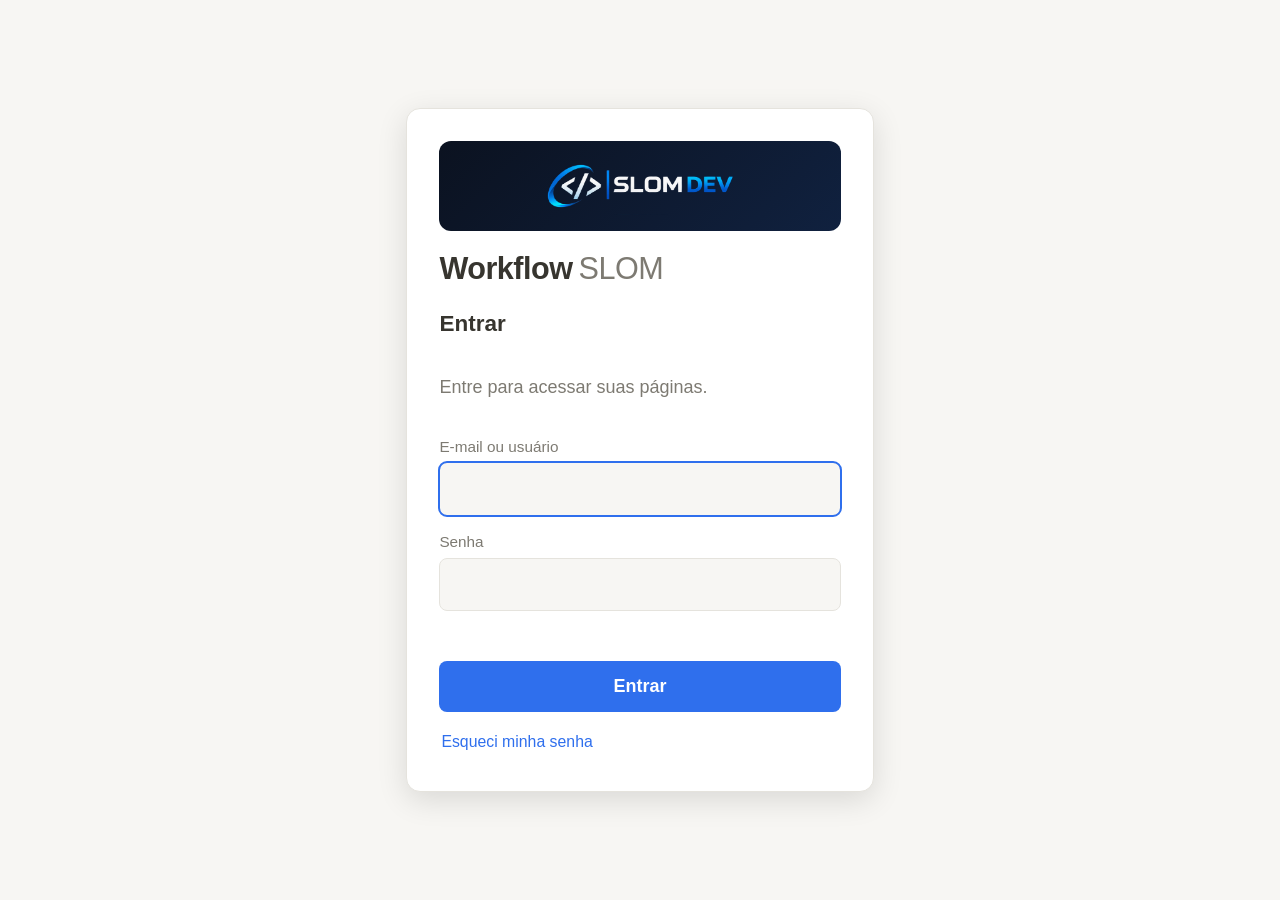
==== commit 40c6bb4f: "Aplica logos e icones SLOM DEV: login, menu, seletor de icones, e-mails e favicon Co-Authored-By: Cl" ====
--- a/index.html
+++ b/index.html
@@ -5,12 +5,15 @@
 <meta name="viewport" content="width=device-width,initial-scale=1">
 <title>Workflow SLOM</title>
 <meta name="robots" content="noindex">
-<link rel="icon" href="data:image/svg+xml,%3Csvg xmlns='http://www.w3.org/2000/svg' viewBox='0 0 32 32'%3E%3Crect width='32' height='32' rx='7' fill='%232f6fed'/%3E%3Ctext x='16' y='22' font-size='17' font-family='sans-serif' font-weight='700' text-anchor='middle' fill='white'%3ES%3C/text%3E%3C/svg%3E">
-<link rel="stylesheet" href="assets/app.css?v=4">
+<link rel="icon" type="image/png" href="assets/img/favicon-64.png">
+<link rel="apple-touch-icon" href="assets/img/apple-touch-icon.png">
+<meta name="theme-color" content="#0b1220">
+<link rel="stylesheet" href="assets/app.css?v=5">
 </head>
 <body>
 <div id="auth" class="auth" hidden>
   <form id="authForm" class="auth-card" novalidate>
+    <div class="logo-plate"><img src="assets/img/logo-h.png" alt="SLOM DEV"></div>
     <div class="brand">Workflow<span>SLOM</span></div>
     <h2 id="authTitle"></h2>
     <p id="authMsg" class="muted"></p>
@@ -30,7 +33,7 @@
 
 <div id="app" class="app" hidden>
   <main class="main">
-    <div id="banner" class="banner" hidden><span>Confirme seu e-mail para proteger a conta e poder recuperar a senha.</span><button class="btn" id="bannerBtn">Confirmar e-mail</button></div>
+    <div id="banner" class="banner" hidden><img class="pi" src="assets/img/icons/bell.png" alt=""><span>Confirme seu e-mail para proteger a conta e poder recuperar a senha.</span><button class="btn" id="bannerBtn">Confirmar e-mail</button></div>
     <header class="top">
       <div id="crumbs" class="crumbs"></div>
       <span id="status" class="status"></span>
@@ -42,28 +45,30 @@
   <aside id="side" class="side" aria-label="Menu">
     <div class="side-head">
       <button class="icon" id="collapseBtn" aria-label="Recolher menu"></button>
+      <img class="side-logo" src="assets/img/logo-app.png" alt="SLOM DEV">
       <div class="who"><b>Workflow SLOM</b><small id="meName"></small></div>
     </div>
     <div class="side-actions">
-      <button class="nav primary" id="newRoot" title="Nova página"><i data-i="plus"></i><span>Nova página</span></button>
-      <button class="nav" id="searchBtn" title="Buscar"><i data-i="search"></i><span>Buscar</span></button>
-      <button class="nav" id="graphBtn" title="Grafo de ideias"><i data-i="graph"></i><span>Grafo de ideias</span></button>
+      <button class="nav" id="homeBtn" title="Início"><img class="ni" src="assets/img/icons/home.png" alt=""><span>Início</span></button>
+      <button class="nav primary" id="newRoot" title="Nova página"><img class="ni" src="assets/img/icons/add.png" alt=""><span>Nova página</span></button>
+      <button class="nav" id="searchBtn" title="Buscar"><img class="ni" src="assets/img/icons/search.png" alt=""><span>Buscar</span></button>
+      <button class="nav" id="graphBtn" title="Grafo de ideias"><img class="ni" src="assets/img/icons/share.png" alt=""><span>Grafo de ideias</span></button>
     </div>
     <input id="search" class="search" placeholder="Buscar páginas…" type="search" aria-label="Buscar páginas">
     <nav id="tree" class="tree"></nav>
     <div class="side-foot">
-      <button class="nav" id="trashBtn" title="Lixeira"><i data-i="trash"></i><span>Lixeira</span></button>
-      <button class="nav" id="usersBtn" title="Usuários" hidden><i data-i="users"></i><span>Usuários</span></button>
-      <button class="nav" id="mailBtn" title="E-mail da conta"><i data-i="mail"></i><span>E-mail da conta</span></button>
-      <button class="nav" id="pwBtn" title="Alterar senha"><i data-i="key"></i><span>Alterar senha</span></button>
-      <button class="nav" id="themeBtn" title="Aparência"><i data-i="palette"></i><span>Aparência</span></button>
-      <button class="nav" id="logoutBtn" title="Sair"><i data-i="logout"></i><span>Sair</span></button>
+      <button class="nav" id="trashBtn" title="Lixeira"><img class="ni" src="assets/img/icons/trash.png" alt=""><span>Lixeira</span></button>
+      <button class="nav" id="usersBtn" title="Usuários" hidden><img class="ni" src="assets/img/icons/team.png" alt=""><span>Usuários</span></button>
+      <button class="nav" id="mailBtn" title="E-mail da conta"><img class="ni" src="assets/img/icons/shield.png" alt=""><span>E-mail da conta</span></button>
+      <button class="nav" id="pwBtn" title="Alterar senha"><img class="ni" src="assets/img/icons/lock.png" alt=""><span>Alterar senha</span></button>
+      <button class="nav" id="themeBtn" title="Aparência"><img class="ni" id="themeIcon" src="assets/img/icons/moon.png" alt=""><span>Aparência</span></button>
+      <button class="nav" id="logoutBtn" title="Sair"><img class="ni" src="assets/img/icons/external.png" alt=""><span>Sair</span></button>
     </div>
   </aside>
 </div>
 
 <div id="slash" class="slash" hidden></div>
 <dialog id="dlg" class="dlg"></dialog>
-<script src="assets/app.js?v=4"></script>
+<script src="assets/app.js?v=5"></script>
 </body>
 </html>
--- a/assets/app.css
+++ b/assets/app.css
@@ -78,8 +78,7 @@
 .side-foot{border-top:1px solid var(--line);margin-top:auto;overflow-y:auto;flex:none}
 .nav{display:flex;align-items:center;gap:.8rem;width:100%;padding:.6rem .7rem;border-radius:8px;text-align:left;white-space:nowrap}
 .nav i svg{width:1.3rem;height:1.3rem;stroke-width:1.9}
-.nav.primary{background:var(--acc);color:var(--accfg);font-weight:600;margin-bottom:2px}
-.nav.primary:hover{background:var(--acc);filter:brightness(1.08)}
+.nav.primary{background:var(--bg3);border:1px solid var(--acc);font-weight:600;margin-bottom:2px}
 .search{margin:.3rem .8rem;padding:.55rem .75rem;border-radius:8px;border:1px solid var(--line);background:var(--bg);font-size:.95rem}
 .tree{flex:1;overflow:auto;padding:.2rem .5rem}
 .row{display:flex;align-items:center;gap:2px;padding:.28rem .3rem;border-radius:6px;font-size:.95rem;cursor:pointer;user-select:none}
@@ -131,7 +130,7 @@
 .t-h3 .txt{font-size:1.2rem;font-weight:700;margin-top:.6rem}
 .t-quote .txt{border-left:3px solid var(--fg);padding-left:14px;margin-left:2px}
 .t-callout{background:var(--bg2);border-radius:8px;padding:.75rem .9rem;margin:4px 0}
-.t-callout::before{content:"💡"}
+.t-callout::before{content:"";width:1.7rem;height:1.7rem;flex:none;background:url(img/icons/idea.png) center/contain no-repeat}
 .t-ul::before,.t-ol::before{content:"•";width:1.4rem;text-align:center;flex:none;padding-top:2px}
 .t-ol::before{content:attr(data-n) ".";color:var(--fg)}
 .t-todo input{margin:.45rem 4px 0 2px;width:1.1rem;height:1.1rem;flex:none;accent-color:var(--acc);cursor:pointer}
@@ -205,3 +204,29 @@
   .row .acts{display:flex}
   .themes{grid-template-columns:repeat(3,1fr)}
 }
+
+/* ===== Marca e icones ===== */
+.logo-plate{background:linear-gradient(135deg,#0b1220,#10213f);border-radius:12px;padding:.9rem 1rem;display:flex;justify-content:center}
+.logo-plate img{height:3.2rem;width:auto;max-width:100%;display:block}
+.side-logo{width:2.4rem;height:2.4rem;border-radius:10px;flex:none}
+.ni{width:1.6rem;height:1.6rem;flex:none;object-fit:contain}
+.pi{width:1.2em;height:1.2em;object-fit:contain;vertical-align:-.22em;flex:none}
+.pi.sm{width:1em;height:1em}.pi.lg{width:2.3rem;height:2.3rem}.pi.xl{width:4.2rem;height:4.2rem;margin-bottom:.4rem}
+.page-ic .pi{width:4.2rem;height:4.2rem}
+.row .ic .pi{width:1.4rem;height:1.4rem}
+.row .acts .pi{width:1.15rem;height:1.15rem}
+.crumbs .pi{width:1.2rem;height:1.2rem}
+.slash .g .pi{width:1.7rem;height:1.7rem}
+.banner .pi{width:1.5rem;height:1.5rem}
+.status{display:flex;align-items:center;gap:.35rem}
+.ttl-ic{display:flex;align-items:center;gap:.6rem;margin-top:1.8rem}
+.refsec b{display:flex;align-items:center;gap:.4rem}
+.empty-view .pi.xl{display:block;margin-inline:auto}
+.icongrid{display:grid;grid-template-columns:repeat(8,1fr);gap:.3rem;max-height:46vh;overflow:auto;padding:.2rem}
+.icongrid button{border-radius:10px;padding:.35rem;display:grid;place-items:center;background:#0b1220}
+.icongrid button:hover{outline:2px solid var(--acc)}
+.icongrid .pi{width:2.1rem;height:2.1rem}
+.dlg:has(.icongrid){width:min(94vw,40rem)}
+.side-head{flex-wrap:nowrap}
+.app.collapsed .side-head{flex-direction:column;gap:.5rem}
+@media(max-width:760px){.icongrid{grid-template-columns:repeat(5,1fr)}.logo-plate img{height:2.6rem}}
